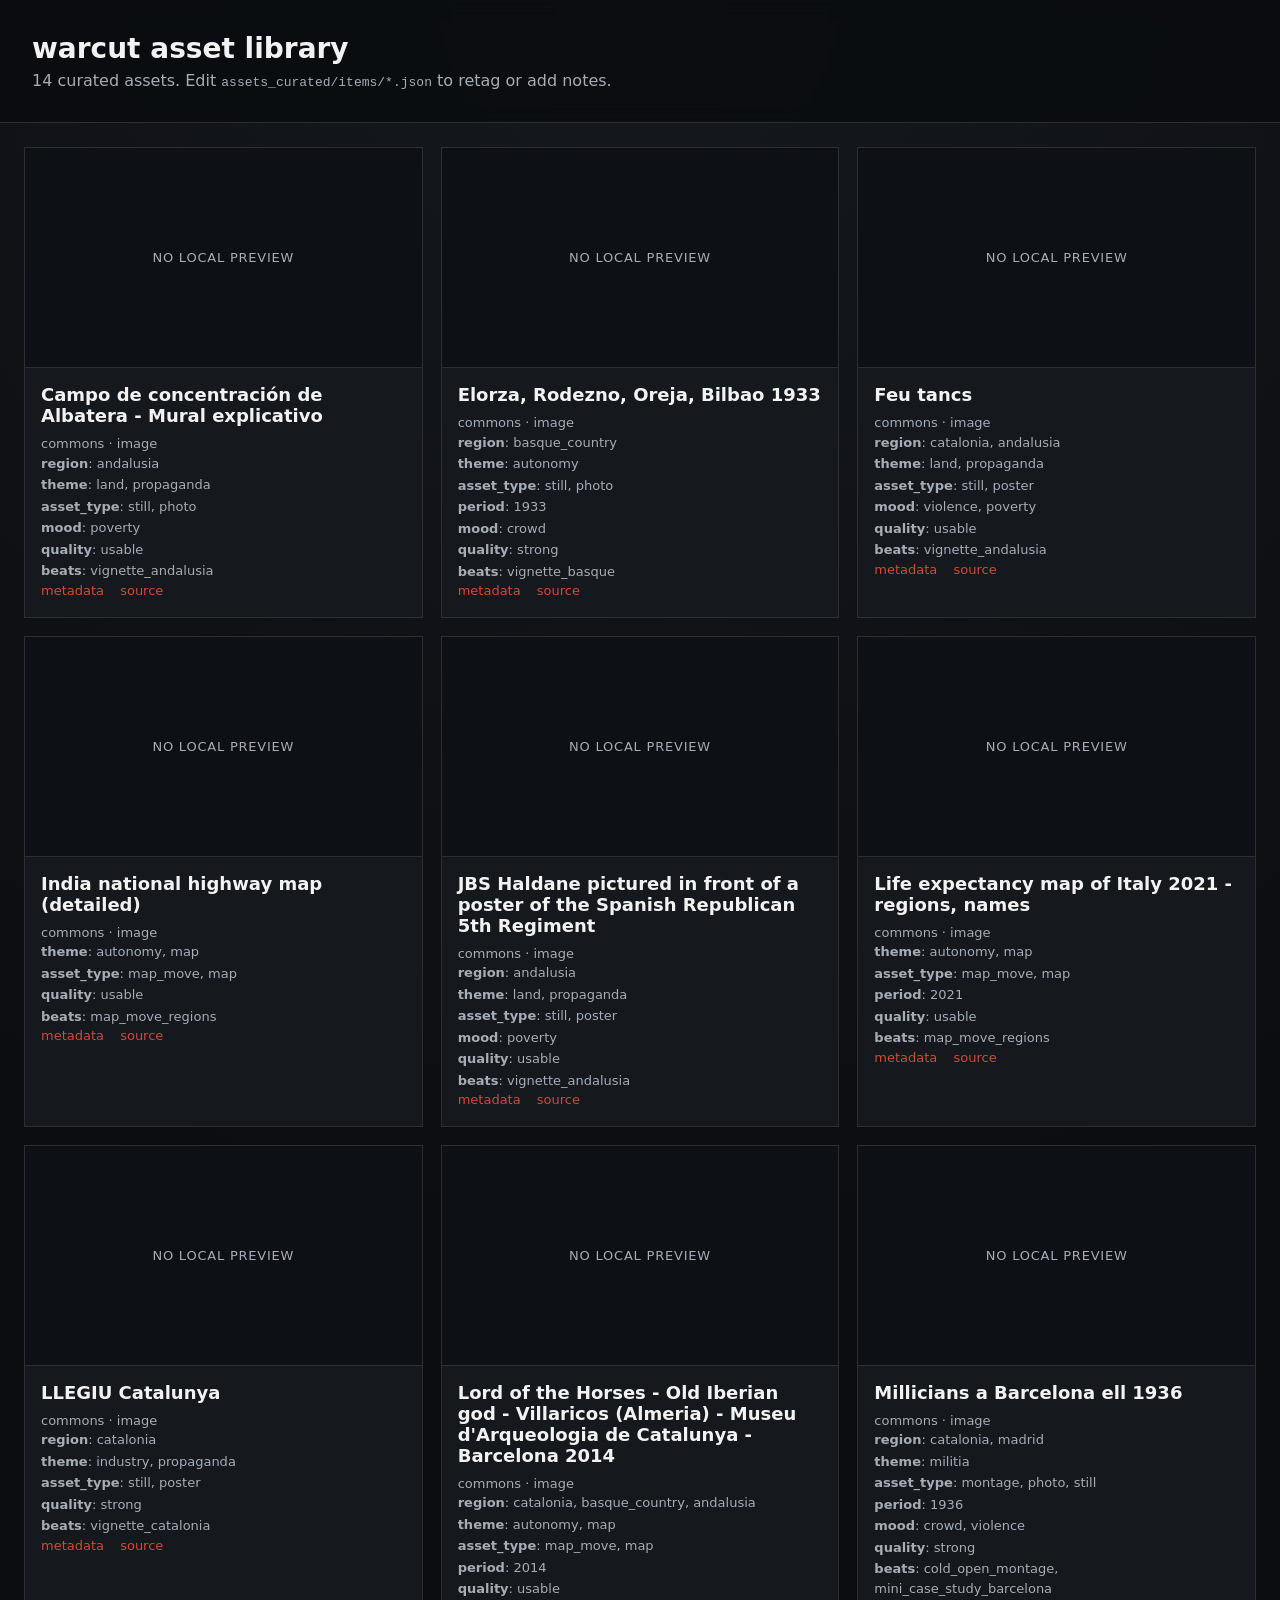
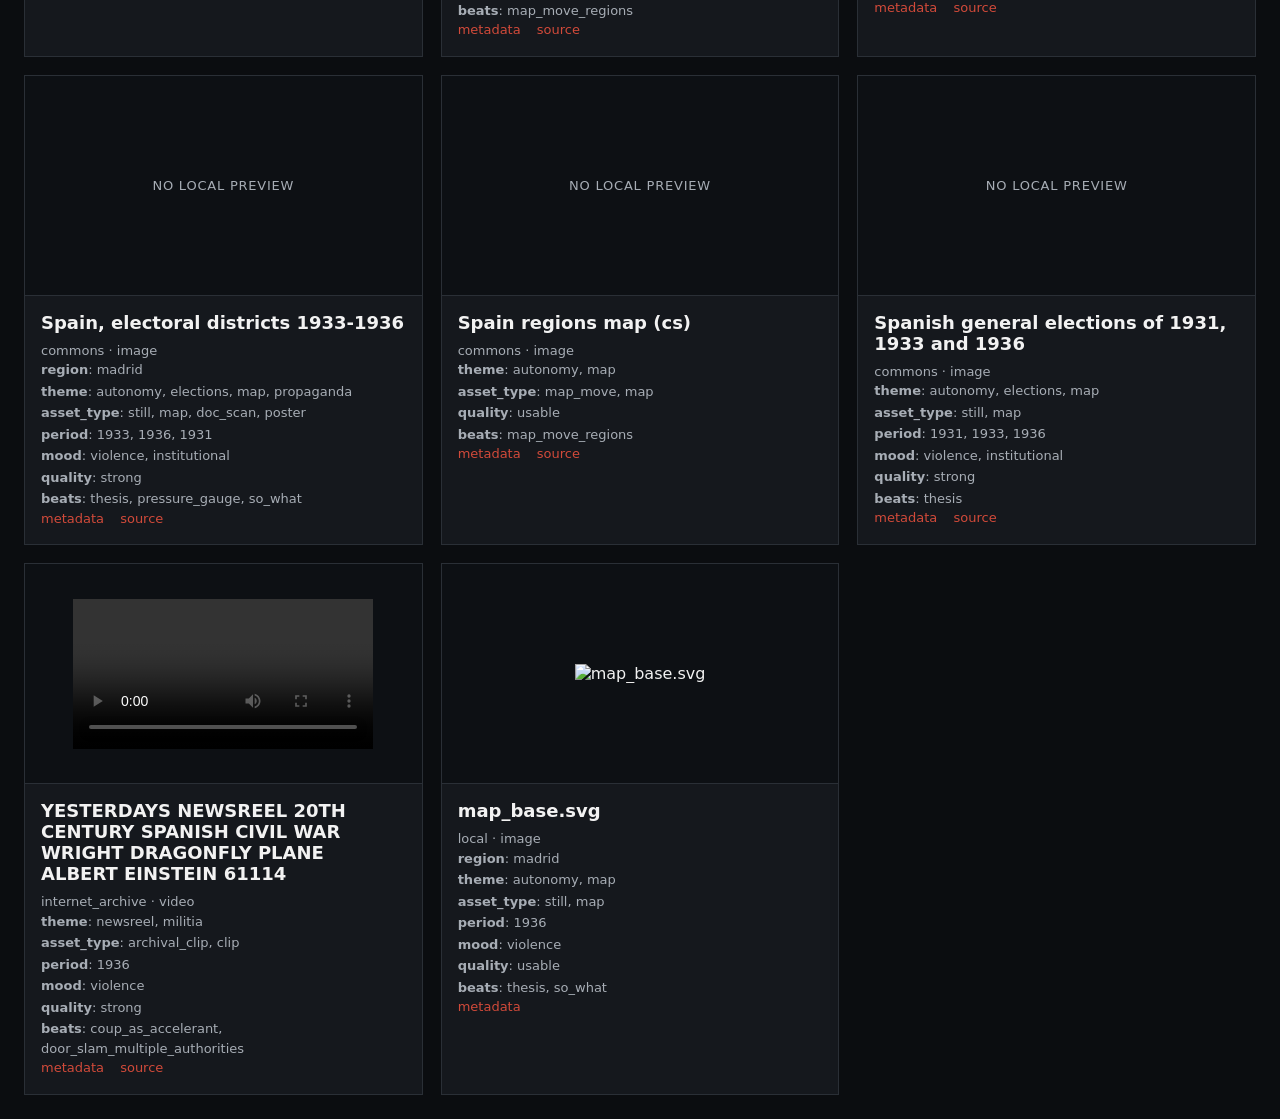
==== assets_curated/index.html @ 8e5021f0 "Add browsable curated asset gallery" ====
<!doctype html>
<html lang="en">
<head>
  <meta charset="utf-8">
  <meta name="viewport" content="width=device-width, initial-scale=1">
  <title>warcut asset library</title>
  <style>
    :root {
      --bg: #0b0d10;
      --panel: #15181d;
      --text: #f2f2f2;
      --muted: #a7adb5;
      --accent: #d14a3a;
      --line: #2a2f36;
    }
    * { box-sizing: border-box; }
    body {
      margin: 0;
      font-family: Inter, system-ui, sans-serif;
      background: radial-gradient(circle at top, #15181d 0%, #0b0d10 45%);
      color: var(--text);
    }
    header {
      padding: 32px;
      border-bottom: 1px solid var(--line);
      position: sticky;
      top: 0;
      background: rgba(11, 13, 16, 0.9);
      backdrop-filter: blur(8px);
    }
    header h1 { margin: 0 0 6px; font-size: 28px; }
    header p { margin: 0; color: var(--muted); }
    main {
      display: grid;
      grid-template-columns: repeat(auto-fill, minmax(320px, 1fr));
      gap: 18px;
      padding: 24px;
    }
    .card {
      border: 1px solid var(--line);
      background: var(--panel);
      min-height: 420px;
    }
    .preview {
      height: 220px;
      display: flex;
      align-items: center;
      justify-content: center;
      border-bottom: 1px solid var(--line);
      background: #0d1014;
    }
    .preview img, .preview video {
      max-width: 100%;
      max-height: 100%;
      display: block;
    }
    .placeholder {
      color: var(--muted);
      font-size: 13px;
      letter-spacing: 0.06em;
      text-transform: uppercase;
    }
    .body { padding: 16px; }
    h3 { margin: 0 0 8px; font-size: 18px; }
    .meta, .beats, .tags, .links { color: var(--muted); font-size: 13px; line-height: 1.5; }
    .links a {
      color: var(--accent);
      text-decoration: none;
      margin-right: 12px;
    }
    .tags div { margin-bottom: 2px; }
  </style>
</head>
<body>
  <header>
    <h1>warcut asset library</h1>
    <p>14 curated assets. Edit <code>assets_curated/items/*.json</code> to retag or add notes.</p>
  </header>
  <main>
    
            <article class="card">
              <div class="preview"><div class="placeholder">No Local Preview</div></div>
              <div class="body">
                <h3>Campo de concentración de Albatera - Mural explicativo</h3>
                <div class="meta">commons · image</div>
                <div class="tags"><div><strong>region</strong>: andalusia</div><div><strong>theme</strong>: land, propaganda</div><div><strong>asset_type</strong>: still, photo</div><div><strong>mood</strong>: poverty</div><div><strong>quality</strong>: usable</div></div>
                <div class="beats"><strong>beats</strong>: vignette_andalusia</div>
                <div class="links"><a href="items/commons-file-campo-de-concentraci-n-de-albatera-mural-explicativo-jpg.json">metadata</a> <a href="https://commons.wikimedia.org/wiki/File:Campo_de_concentraci%C3%B3n_de_Albatera_-_Mural_explicativo.jpg">source</a></div>
              </div>
            </article>
            
            <article class="card">
              <div class="preview"><div class="placeholder">No Local Preview</div></div>
              <div class="body">
                <h3>Elorza, Rodezno, Oreja, Bilbao 1933</h3>
                <div class="meta">commons · image</div>
                <div class="tags"><div><strong>region</strong>: basque_country</div><div><strong>theme</strong>: autonomy</div><div><strong>asset_type</strong>: still, photo</div><div><strong>period</strong>: 1933</div><div><strong>mood</strong>: crowd</div><div><strong>quality</strong>: strong</div></div>
                <div class="beats"><strong>beats</strong>: vignette_basque</div>
                <div class="links"><a href="items/commons-file-elorza-rodezno-oreja-bilbao-1933-jpg.json">metadata</a> <a href="https://commons.wikimedia.org/wiki/File:Elorza,_Rodezno,_Oreja,_Bilbao_1933.jpg">source</a></div>
              </div>
            </article>
            
            <article class="card">
              <div class="preview"><div class="placeholder">No Local Preview</div></div>
              <div class="body">
                <h3>Feu tancs</h3>
                <div class="meta">commons · image</div>
                <div class="tags"><div><strong>region</strong>: catalonia, andalusia</div><div><strong>theme</strong>: land, propaganda</div><div><strong>asset_type</strong>: still, poster</div><div><strong>mood</strong>: violence, poverty</div><div><strong>quality</strong>: usable</div></div>
                <div class="beats"><strong>beats</strong>: vignette_andalusia</div>
                <div class="links"><a href="items/commons-file-feu-tancs-jpg.json">metadata</a> <a href="https://commons.wikimedia.org/wiki/File:Feu_tancs.jpg">source</a></div>
              </div>
            </article>
            
            <article class="card">
              <div class="preview"><div class="placeholder">No Local Preview</div></div>
              <div class="body">
                <h3>India national highway map (detailed)</h3>
                <div class="meta">commons · image</div>
                <div class="tags"><div><strong>theme</strong>: autonomy, map</div><div><strong>asset_type</strong>: map_move, map</div><div><strong>quality</strong>: usable</div></div>
                <div class="beats"><strong>beats</strong>: map_move_regions</div>
                <div class="links"><a href="items/commons-file-india-roadway-map-svg.json">metadata</a> <a href="https://commons.wikimedia.org/wiki/File:India_roadway_map.svg">source</a></div>
              </div>
            </article>
            
            <article class="card">
              <div class="preview"><div class="placeholder">No Local Preview</div></div>
              <div class="body">
                <h3>JBS Haldane pictured in front of a poster of the Spanish Republican 5th Regiment</h3>
                <div class="meta">commons · image</div>
                <div class="tags"><div><strong>region</strong>: andalusia</div><div><strong>theme</strong>: land, propaganda</div><div><strong>asset_type</strong>: still, poster</div><div><strong>mood</strong>: poverty</div><div><strong>quality</strong>: usable</div></div>
                <div class="beats"><strong>beats</strong>: vignette_andalusia</div>
                <div class="links"><a href="items/commons-file-jbs-haldane-pictured-in-front-of-a-poster-of-the-spanish-republican-5th-regiment-png.json">metadata</a> <a href="https://commons.wikimedia.org/wiki/File:JBS_Haldane_pictured_in_front_of_a_poster_of_the_Spanish_Republican_5th_Regiment.png">source</a></div>
              </div>
            </article>
            
            <article class="card">
              <div class="preview"><div class="placeholder">No Local Preview</div></div>
              <div class="body">
                <h3>Life expectancy map of Italy 2021 -regions, names</h3>
                <div class="meta">commons · image</div>
                <div class="tags"><div><strong>theme</strong>: autonomy, map</div><div><strong>asset_type</strong>: map_move, map</div><div><strong>period</strong>: 2021</div><div><strong>quality</strong>: usable</div></div>
                <div class="beats"><strong>beats</strong>: map_move_regions</div>
                <div class="links"><a href="items/commons-file-life-expectancy-map-of-italy-2021-regions-names-png.json">metadata</a> <a href="https://commons.wikimedia.org/wiki/File:Life_expectancy_map_of_Italy_2021_-regions,_names.png">source</a></div>
              </div>
            </article>
            
            <article class="card">
              <div class="preview"><div class="placeholder">No Local Preview</div></div>
              <div class="body">
                <h3>LLEGIU Catalunya</h3>
                <div class="meta">commons · image</div>
                <div class="tags"><div><strong>region</strong>: catalonia</div><div><strong>theme</strong>: industry, propaganda</div><div><strong>asset_type</strong>: still, poster</div><div><strong>quality</strong>: strong</div></div>
                <div class="beats"><strong>beats</strong>: vignette_catalonia</div>
                <div class="links"><a href="items/commons-file-llegiu-catalunya-jpg.json">metadata</a> <a href="https://commons.wikimedia.org/wiki/File:LLEGIU_Catalunya.jpg">source</a></div>
              </div>
            </article>
            
            <article class="card">
              <div class="preview"><div class="placeholder">No Local Preview</div></div>
              <div class="body">
                <h3>Lord of the Horses - Old Iberian god - Villaricos (Almeria) - Museu d'Arqueologia de Catalunya - Barcelona 2014</h3>
                <div class="meta">commons · image</div>
                <div class="tags"><div><strong>region</strong>: catalonia, basque_country, andalusia</div><div><strong>theme</strong>: autonomy, map</div><div><strong>asset_type</strong>: map_move, map</div><div><strong>period</strong>: 2014</div><div><strong>quality</strong>: usable</div></div>
                <div class="beats"><strong>beats</strong>: map_move_regions</div>
                <div class="links"><a href="items/commons-file-lord-of-the-horses-old-iberian-god-villaricos-almeria-museu-d-arqueologia-de-catalunya-barcelona-2014-jpg.json">metadata</a> <a href="https://commons.wikimedia.org/wiki/File:Lord_of_the_Horses_-_Old_Iberian_god_-_Villaricos_(Almeria)_-_Museu_d%27Arqueologia_de_Catalunya_-_Barcelona_2014.JPG">source</a></div>
              </div>
            </article>
            
            <article class="card">
              <div class="preview"><div class="placeholder">No Local Preview</div></div>
              <div class="body">
                <h3>Millicians a Barcelona ell 1936</h3>
                <div class="meta">commons · image</div>
                <div class="tags"><div><strong>region</strong>: catalonia, madrid</div><div><strong>theme</strong>: militia</div><div><strong>asset_type</strong>: montage, photo, still</div><div><strong>period</strong>: 1936</div><div><strong>mood</strong>: crowd, violence</div><div><strong>quality</strong>: strong</div></div>
                <div class="beats"><strong>beats</strong>: cold_open_montage, mini_case_study_barcelona</div>
                <div class="links"><a href="items/commons-file-millicians-a-barcelona-ell-1936-jpg.json">metadata</a> <a href="https://commons.wikimedia.org/wiki/File:Millicians_a_Barcelona_ell_1936.jpg">source</a></div>
              </div>
            </article>
            
            <article class="card">
              <div class="preview"><div class="placeholder">No Local Preview</div></div>
              <div class="body">
                <h3>Spain, electoral districts 1933-1936</h3>
                <div class="meta">commons · image</div>
                <div class="tags"><div><strong>region</strong>: madrid</div><div><strong>theme</strong>: autonomy, elections, map, propaganda</div><div><strong>asset_type</strong>: still, map, doc_scan, poster</div><div><strong>period</strong>: 1933, 1936, 1931</div><div><strong>mood</strong>: violence, institutional</div><div><strong>quality</strong>: strong</div></div>
                <div class="beats"><strong>beats</strong>: thesis, pressure_gauge, so_what</div>
                <div class="links"><a href="items/commons-file-spain-electoral-districts-1933-1936-jpg.json">metadata</a> <a href="https://commons.wikimedia.org/wiki/File:Spain,_electoral_districts_1933-1936.jpg">source</a></div>
              </div>
            </article>
            
            <article class="card">
              <div class="preview"><div class="placeholder">No Local Preview</div></div>
              <div class="body">
                <h3>Spain regions map (cs)</h3>
                <div class="meta">commons · image</div>
                <div class="tags"><div><strong>theme</strong>: autonomy, map</div><div><strong>asset_type</strong>: map_move, map</div><div><strong>quality</strong>: usable</div></div>
                <div class="beats"><strong>beats</strong>: map_move_regions</div>
                <div class="links"><a href="items/commons-file-spain-regions-map-cs-png.json">metadata</a> <a href="https://commons.wikimedia.org/wiki/File:Spain_regions_map_(cs).png">source</a></div>
              </div>
            </article>
            
            <article class="card">
              <div class="preview"><div class="placeholder">No Local Preview</div></div>
              <div class="body">
                <h3>Spanish general elections of 1931, 1933 and 1936</h3>
                <div class="meta">commons · image</div>
                <div class="tags"><div><strong>theme</strong>: autonomy, elections, map</div><div><strong>asset_type</strong>: still, map</div><div><strong>period</strong>: 1931, 1933, 1936</div><div><strong>mood</strong>: violence, institutional</div><div><strong>quality</strong>: strong</div></div>
                <div class="beats"><strong>beats</strong>: thesis</div>
                <div class="links"><a href="items/commons-file-spanish-general-elections-of-1931-1933-and-1936-jpg.json">metadata</a> <a href="https://commons.wikimedia.org/wiki/File:Spanish_general_elections_of_1931,_1933_and_1936.jpg">source</a></div>
              </div>
            </article>
            
            <article class="card">
              <div class="preview"><video controls preload="metadata" src="files/internet_archive-61114-yesterdays-newsreel-the-spanish-civil-war-vwr.mp4"></video></div>
              <div class="body">
                <h3>YESTERDAYS NEWSREEL 20TH CENTURY   SPANISH CIVIL WAR  WRIGHT DRAGONFLY PLANE  ALBERT EINSTEIN  61114</h3>
                <div class="meta">internet_archive · video</div>
                <div class="tags"><div><strong>theme</strong>: newsreel, militia</div><div><strong>asset_type</strong>: archival_clip, clip</div><div><strong>period</strong>: 1936</div><div><strong>mood</strong>: violence</div><div><strong>quality</strong>: strong</div></div>
                <div class="beats"><strong>beats</strong>: coup_as_accelerant, door_slam_multiple_authorities</div>
                <div class="links"><a href="items/internet_archive-61114-yesterdays-newsreel-the-spanish-civil-war-vwr.json">metadata</a> <a href="https://archive.org/details/61114-yesterdays-newsreel-the-spanish-civil-war-vwr">source</a></div>
              </div>
            </article>
            
            <article class="card">
              <div class="preview"><img src="files/local-map-base-svg.svg" alt="map_base.svg"></div>
              <div class="body">
                <h3>map_base.svg</h3>
                <div class="meta">local · image</div>
                <div class="tags"><div><strong>region</strong>: madrid</div><div><strong>theme</strong>: autonomy, map</div><div><strong>asset_type</strong>: still, map</div><div><strong>period</strong>: 1936</div><div><strong>mood</strong>: violence</div><div><strong>quality</strong>: usable</div></div>
                <div class="beats"><strong>beats</strong>: thesis, so_what</div>
                <div class="links"><a href="items/local-map-base-svg.json">metadata</a> </div>
              </div>
            </article>
            
  </main>
</body>
</html>
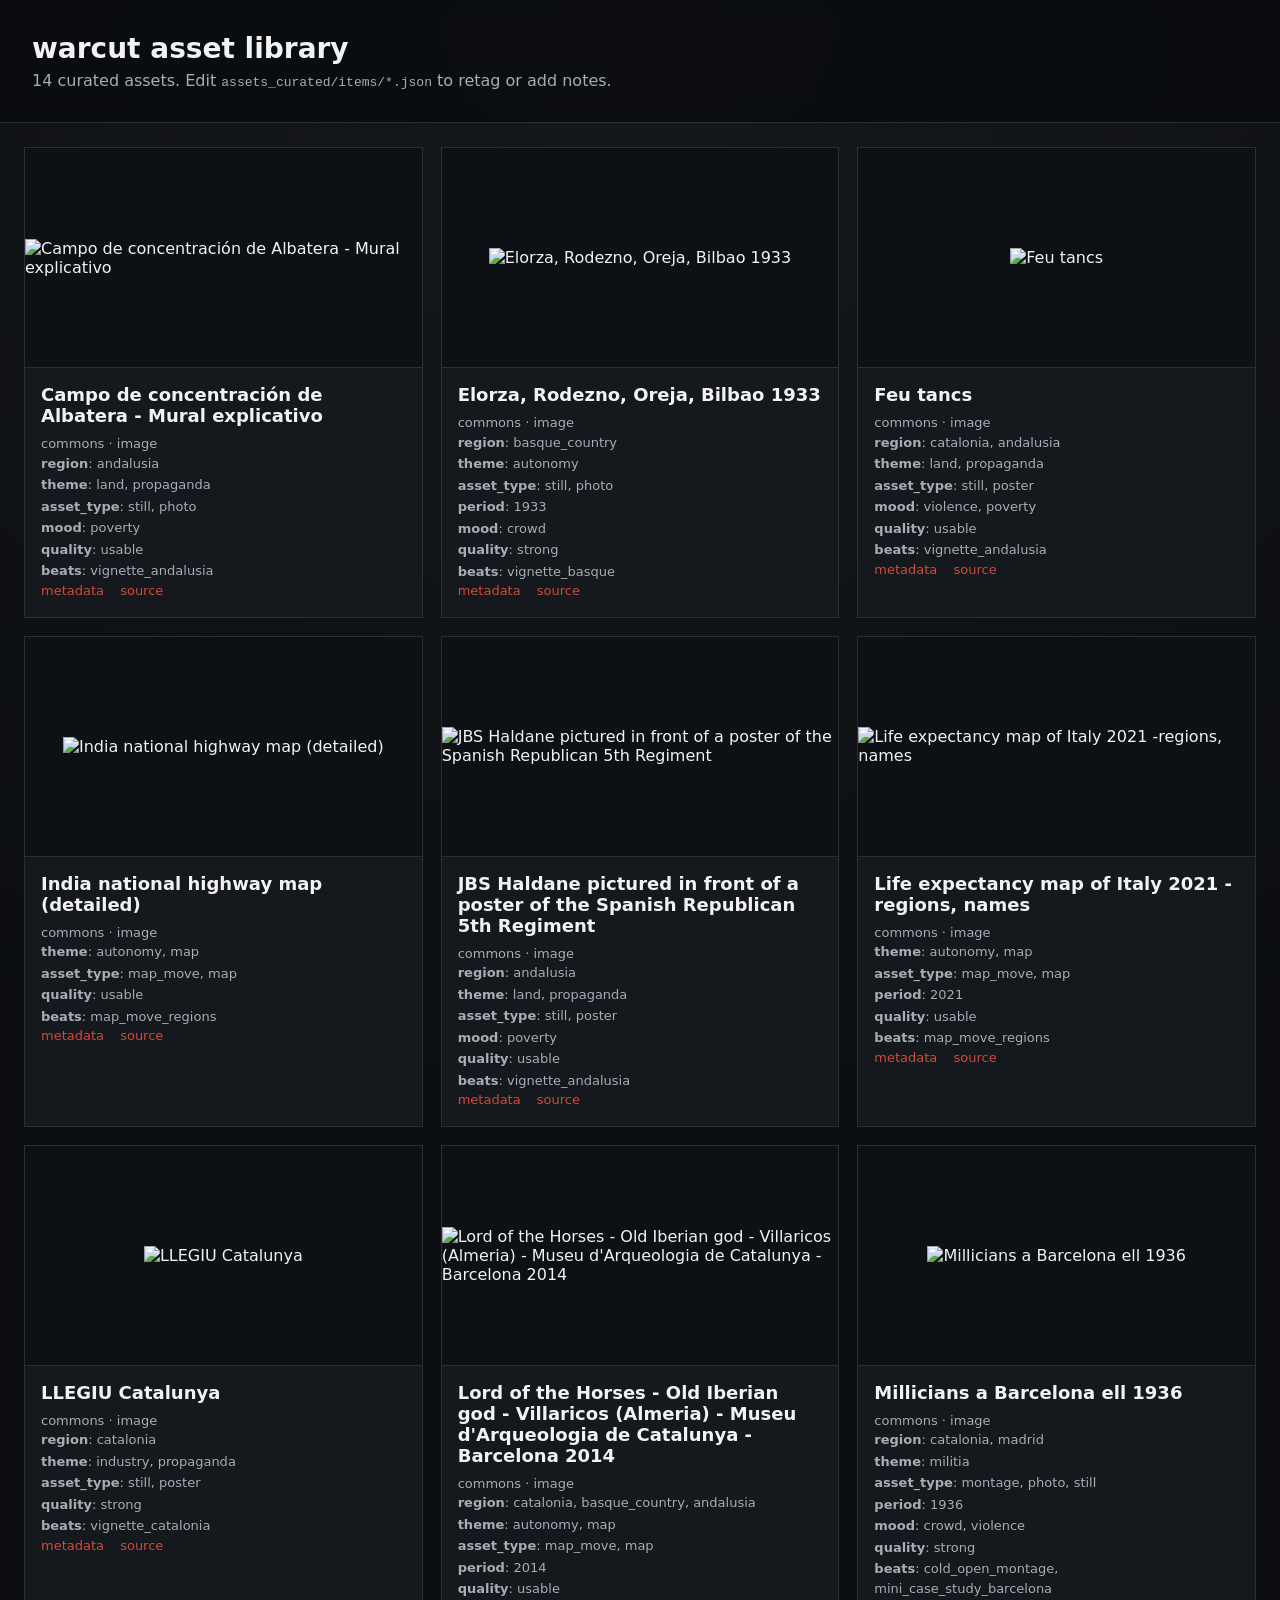
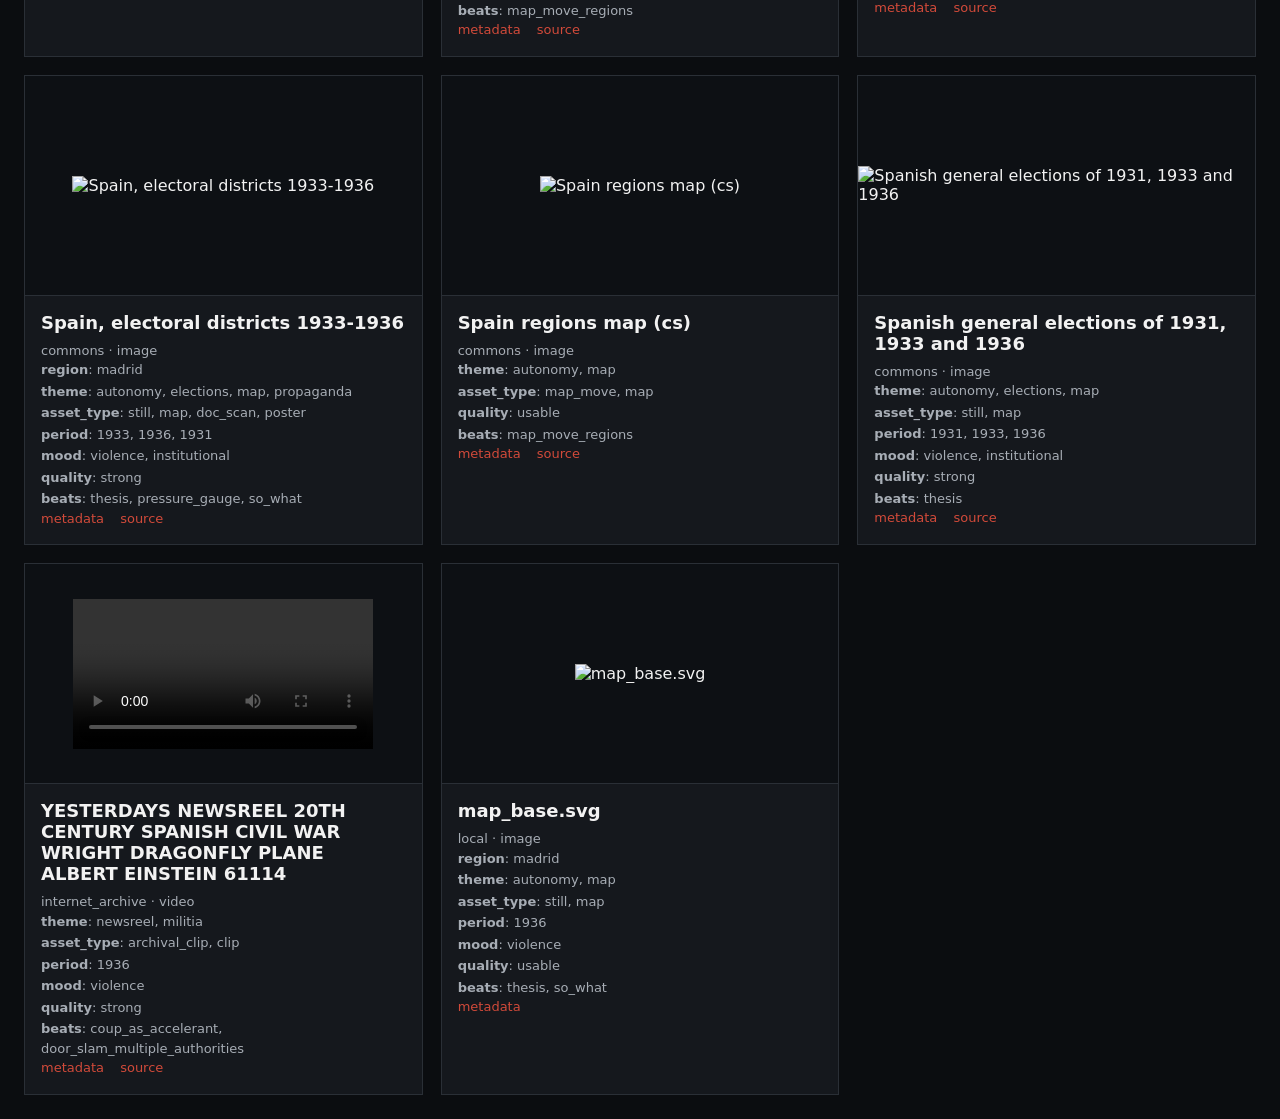
==== commit e682ebb6: "Add remote previews to curated asset gallery" ====
--- a/assets_curated/index.html
+++ b/assets_curated/index.html
@@ -79,7 +79,7 @@
   <main>
     
             <article class="card">
-              <div class="preview"><div class="placeholder">No Local Preview</div></div>
+              <div class="preview"><img src="https://upload.wikimedia.org/wikipedia/commons/f/fc/Campo_de_concentraci%C3%B3n_de_Albatera_-_Mural_explicativo.jpg" alt="Campo de concentración de Albatera - Mural explicativo"></div>
               <div class="body">
                 <h3>Campo de concentración de Albatera - Mural explicativo</h3>
                 <div class="meta">commons · image</div>
@@ -90,7 +90,7 @@
             </article>
             
             <article class="card">
-              <div class="preview"><div class="placeholder">No Local Preview</div></div>
+              <div class="preview"><img src="https://upload.wikimedia.org/wikipedia/commons/b/ba/Elorza%2C_Rodezno%2C_Oreja%2C_Bilbao_1933.jpg" alt="Elorza, Rodezno, Oreja, Bilbao 1933"></div>
               <div class="body">
                 <h3>Elorza, Rodezno, Oreja, Bilbao 1933</h3>
                 <div class="meta">commons · image</div>
@@ -101,7 +101,7 @@
             </article>
             
             <article class="card">
-              <div class="preview"><div class="placeholder">No Local Preview</div></div>
+              <div class="preview"><img src="https://upload.wikimedia.org/wikipedia/commons/1/1a/Feu_tancs.jpg" alt="Feu tancs"></div>
               <div class="body">
                 <h3>Feu tancs</h3>
                 <div class="meta">commons · image</div>
@@ -112,7 +112,7 @@
             </article>
             
             <article class="card">
-              <div class="preview"><div class="placeholder">No Local Preview</div></div>
+              <div class="preview"><img src="https://upload.wikimedia.org/wikipedia/commons/7/78/India_roadway_map.svg" alt="India national highway map (detailed)"></div>
               <div class="body">
                 <h3>India national highway map (detailed)</h3>
                 <div class="meta">commons · image</div>
@@ -123,7 +123,7 @@
             </article>
             
             <article class="card">
-              <div class="preview"><div class="placeholder">No Local Preview</div></div>
+              <div class="preview"><img src="https://upload.wikimedia.org/wikipedia/commons/b/b6/JBS_Haldane_pictured_in_front_of_a_poster_of_the_Spanish_Republican_5th_Regiment.png" alt="JBS Haldane pictured in front of a poster of the Spanish Republican 5th Regiment"></div>
               <div class="body">
                 <h3>JBS Haldane pictured in front of a poster of the Spanish Republican 5th Regiment</h3>
                 <div class="meta">commons · image</div>
@@ -134,7 +134,7 @@
             </article>
             
             <article class="card">
-              <div class="preview"><div class="placeholder">No Local Preview</div></div>
+              <div class="preview"><img src="https://upload.wikimedia.org/wikipedia/commons/f/f9/Life_expectancy_map_of_Italy_2021_-regions%2C_names.png" alt="Life expectancy map of Italy 2021 -regions, names"></div>
               <div class="body">
                 <h3>Life expectancy map of Italy 2021 -regions, names</h3>
                 <div class="meta">commons · image</div>
@@ -145,7 +145,7 @@
             </article>
             
             <article class="card">
-              <div class="preview"><div class="placeholder">No Local Preview</div></div>
+              <div class="preview"><img src="https://upload.wikimedia.org/wikipedia/commons/7/71/LLEGIU_Catalunya.jpg" alt="LLEGIU Catalunya"></div>
               <div class="body">
                 <h3>LLEGIU Catalunya</h3>
                 <div class="meta">commons · image</div>
@@ -156,7 +156,7 @@
             </article>
             
             <article class="card">
-              <div class="preview"><div class="placeholder">No Local Preview</div></div>
+              <div class="preview"><img src="https://upload.wikimedia.org/wikipedia/commons/c/c2/Lord_of_the_Horses_-_Old_Iberian_god_-_Villaricos_%28Almeria%29_-_Museu_d%27Arqueologia_de_Catalunya_-_Barcelona_2014.JPG" alt="Lord of the Horses - Old Iberian god - Villaricos (Almeria) - Museu d'Arqueologia de Catalunya - Barcelona 2014"></div>
               <div class="body">
                 <h3>Lord of the Horses - Old Iberian god - Villaricos (Almeria) - Museu d'Arqueologia de Catalunya - Barcelona 2014</h3>
                 <div class="meta">commons · image</div>
@@ -167,7 +167,7 @@
             </article>
             
             <article class="card">
-              <div class="preview"><div class="placeholder">No Local Preview</div></div>
+              <div class="preview"><img src="https://upload.wikimedia.org/wikipedia/commons/a/a7/Millicians_a_Barcelona_ell_1936.jpg" alt="Millicians a Barcelona ell 1936"></div>
               <div class="body">
                 <h3>Millicians a Barcelona ell 1936</h3>
                 <div class="meta">commons · image</div>
@@ -178,7 +178,7 @@
             </article>
             
             <article class="card">
-              <div class="preview"><div class="placeholder">No Local Preview</div></div>
+              <div class="preview"><img src="https://upload.wikimedia.org/wikipedia/commons/8/86/Spain%2C_electoral_districts_1933-1936.jpg" alt="Spain, electoral districts 1933-1936"></div>
               <div class="body">
                 <h3>Spain, electoral districts 1933-1936</h3>
                 <div class="meta">commons · image</div>
@@ -189,7 +189,7 @@
             </article>
             
             <article class="card">
-              <div class="preview"><div class="placeholder">No Local Preview</div></div>
+              <div class="preview"><img src="https://upload.wikimedia.org/wikipedia/commons/6/62/Spain_regions_map_%28cs%29.png" alt="Spain regions map (cs)"></div>
               <div class="body">
                 <h3>Spain regions map (cs)</h3>
                 <div class="meta">commons · image</div>
@@ -200,7 +200,7 @@
             </article>
             
             <article class="card">
-              <div class="preview"><div class="placeholder">No Local Preview</div></div>
+              <div class="preview"><img src="https://upload.wikimedia.org/wikipedia/commons/5/5e/Spanish_general_elections_of_1931%2C_1933_and_1936.jpg" alt="Spanish general elections of 1931, 1933 and 1936"></div>
               <div class="body">
                 <h3>Spanish general elections of 1931, 1933 and 1936</h3>
                 <div class="meta">commons · image</div>
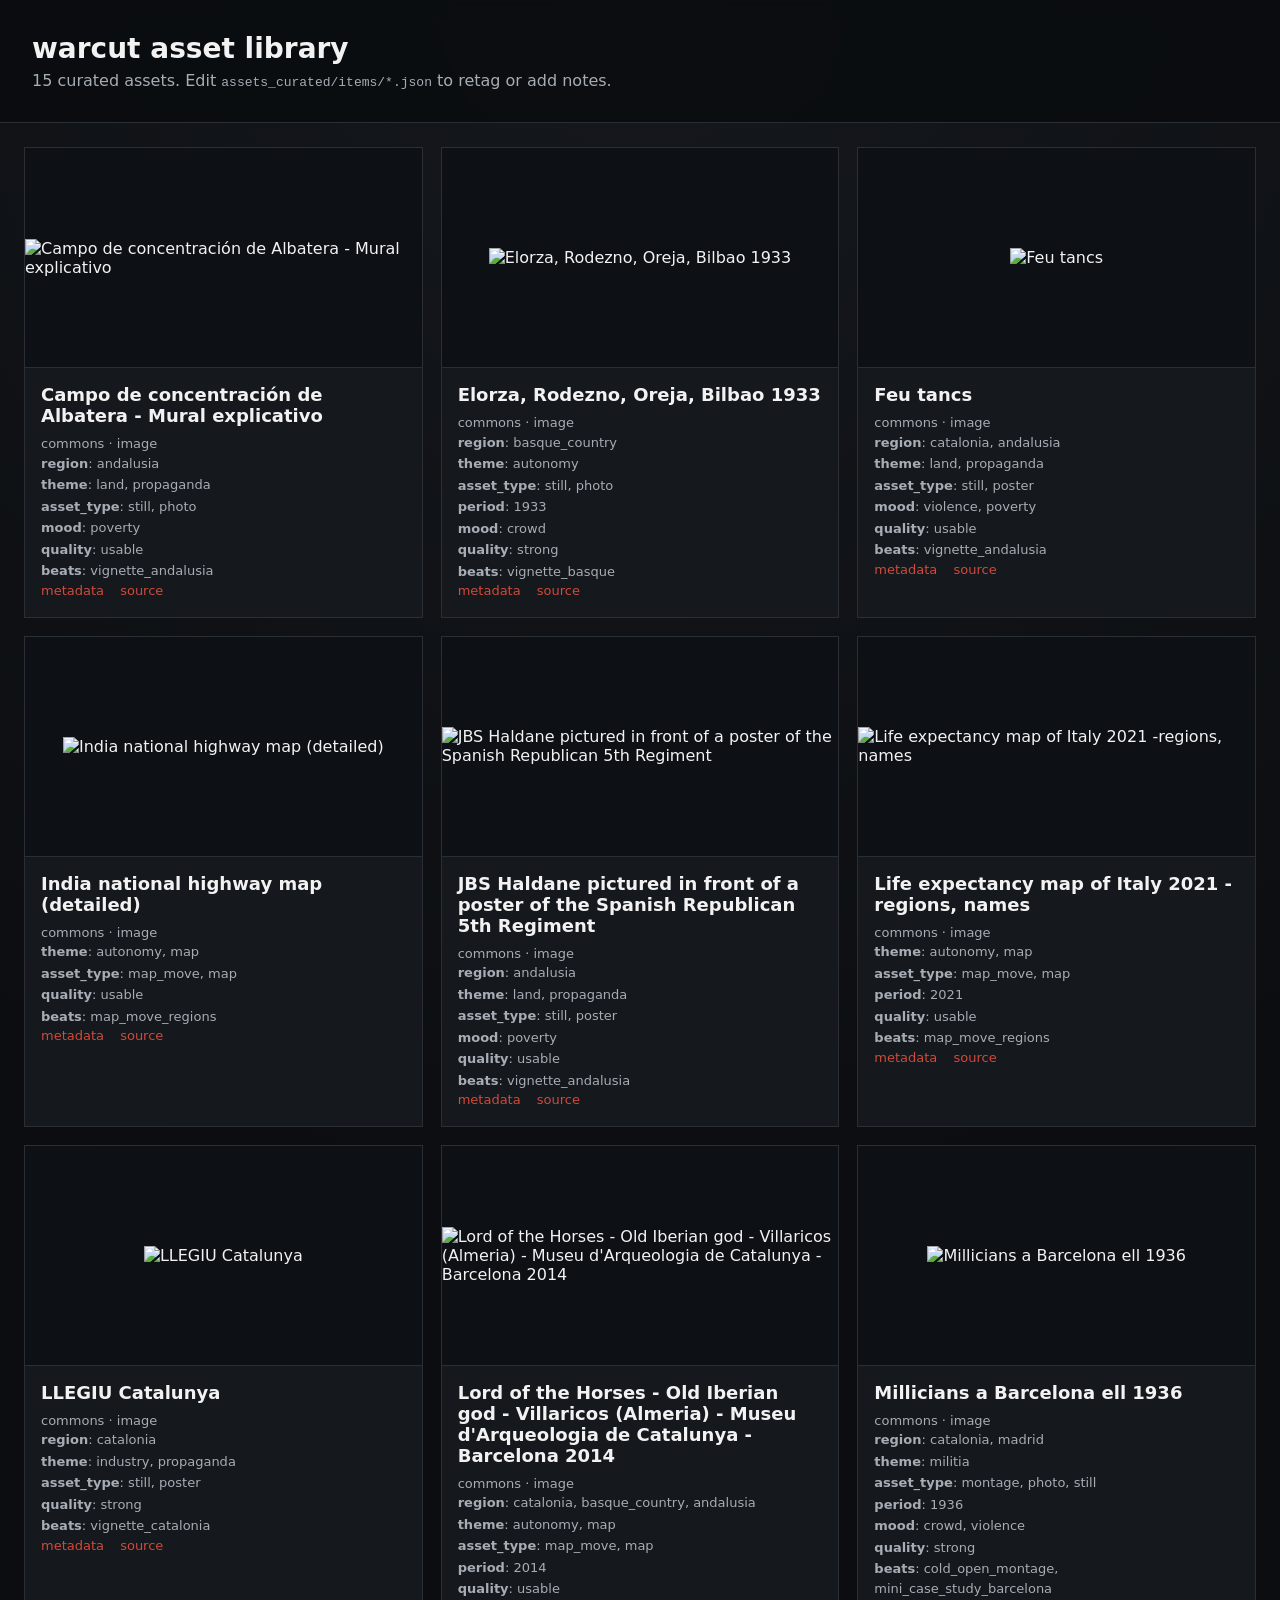
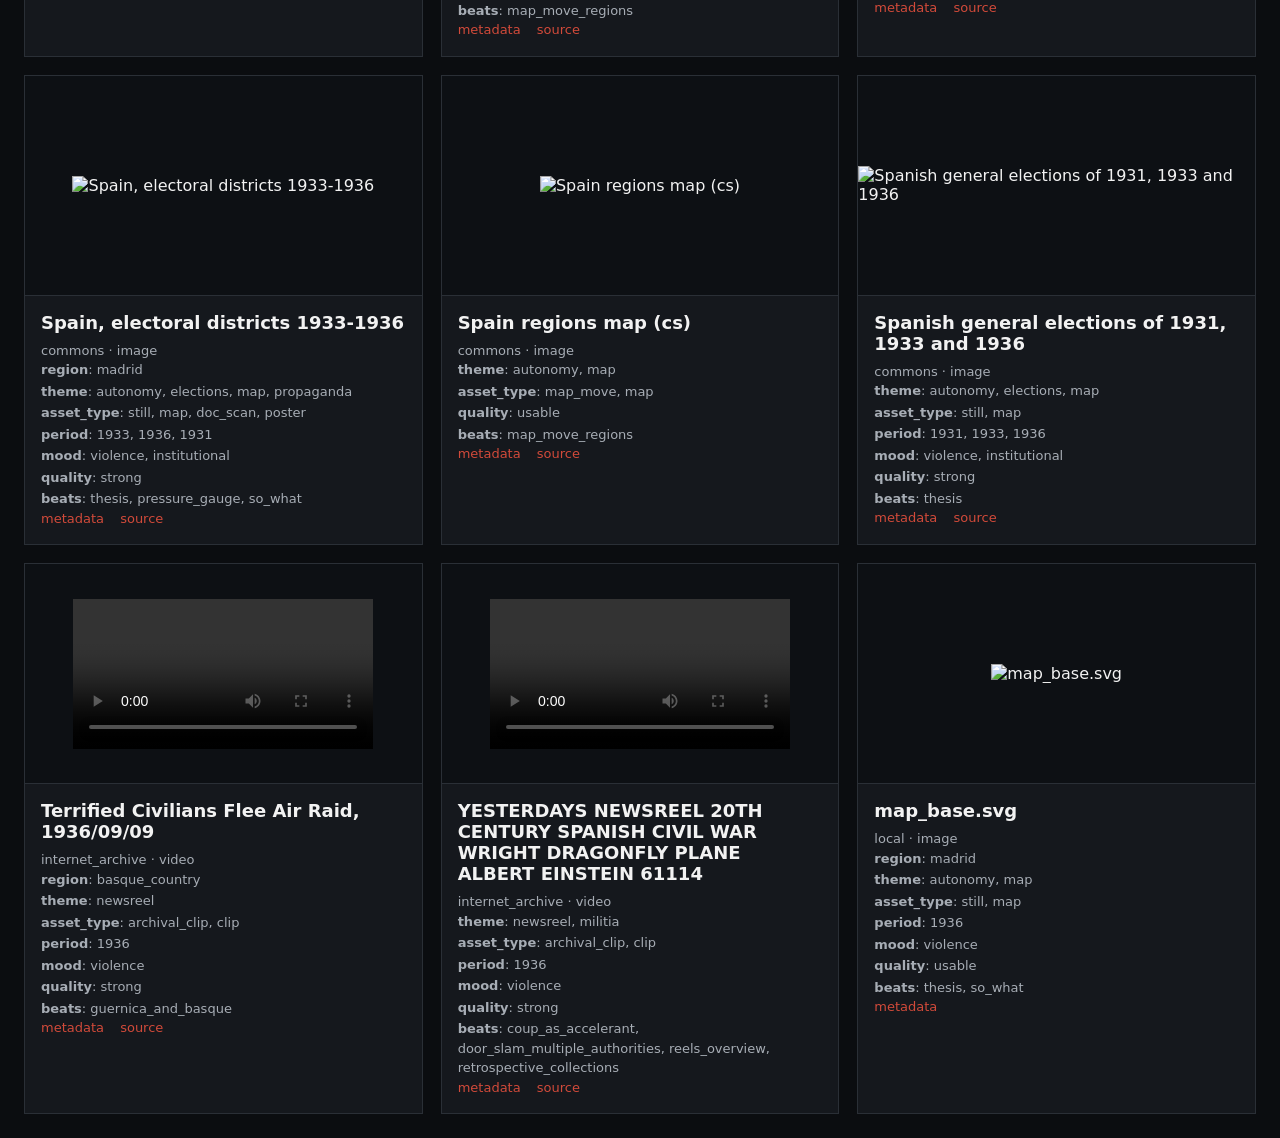
==== commit 5351697d: "Save warcut progress" ====
--- a/assets_curated/index.html
+++ b/assets_curated/index.html
@@ -74,7 +74,7 @@
 <body>
   <header>
     <h1>warcut asset library</h1>
-    <p>14 curated assets. Edit <code>assets_curated/items/*.json</code> to retag or add notes.</p>
+    <p>15 curated assets. Edit <code>assets_curated/items/*.json</code> to retag or add notes.</p>
   </header>
   <main>
     
@@ -211,12 +211,23 @@
             </article>
             
             <article class="card">
+              <div class="preview"><video controls preload="metadata" src="files/internet_archive-1936-09-09-terrified-civilians-flee-air-raid.mp4"></video></div>
+              <div class="body">
+                <h3>Terrified Civilians Flee Air Raid,  1936/09/09</h3>
+                <div class="meta">internet_archive · video</div>
+                <div class="tags"><div><strong>region</strong>: basque_country</div><div><strong>theme</strong>: newsreel</div><div><strong>asset_type</strong>: archival_clip, clip</div><div><strong>period</strong>: 1936</div><div><strong>mood</strong>: violence</div><div><strong>quality</strong>: strong</div></div>
+                <div class="beats"><strong>beats</strong>: guernica_and_basque</div>
+                <div class="links"><a href="items/internet_archive-1936-09-09-terrified-civilians-flee-air-raid.json">metadata</a> <a href="https://archive.org/details/1936-09-09_Terrified_Civilians_Flee_Air_Raid">source</a></div>
+              </div>
+            </article>
+            
+            <article class="card">
               <div class="preview"><video controls preload="metadata" src="files/internet_archive-61114-yesterdays-newsreel-the-spanish-civil-war-vwr.mp4"></video></div>
               <div class="body">
                 <h3>YESTERDAYS NEWSREEL 20TH CENTURY   SPANISH CIVIL WAR  WRIGHT DRAGONFLY PLANE  ALBERT EINSTEIN  61114</h3>
                 <div class="meta">internet_archive · video</div>
                 <div class="tags"><div><strong>theme</strong>: newsreel, militia</div><div><strong>asset_type</strong>: archival_clip, clip</div><div><strong>period</strong>: 1936</div><div><strong>mood</strong>: violence</div><div><strong>quality</strong>: strong</div></div>
-                <div class="beats"><strong>beats</strong>: coup_as_accelerant, door_slam_multiple_authorities</div>
+                <div class="beats"><strong>beats</strong>: coup_as_accelerant, door_slam_multiple_authorities, reels_overview, retrospective_collections</div>
                 <div class="links"><a href="items/internet_archive-61114-yesterdays-newsreel-the-spanish-civil-war-vwr.json">metadata</a> <a href="https://archive.org/details/61114-yesterdays-newsreel-the-spanish-civil-war-vwr">source</a></div>
               </div>
             </article>
